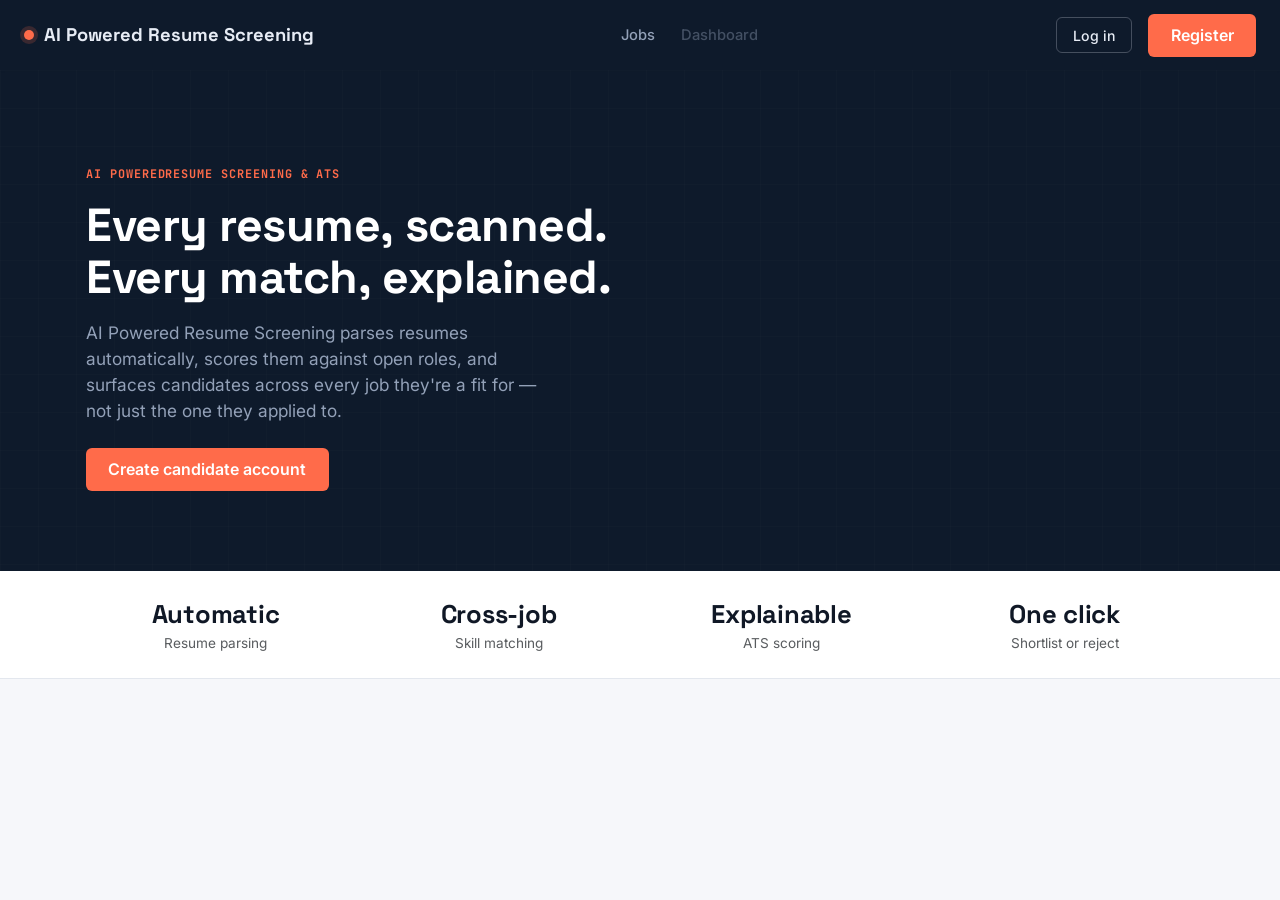
==== frontend/index.html @ 10598183 "AI Powered Resume Screening System" ====
<!DOCTYPE html>
<html lang="en">
<head>
<meta charset="UTF-8">
<meta name="viewport" content="width=device-width, initial-scale=1.0">
<title>AI Powered Resume Screening &amp; Applicant Tracking</title>
<link rel="preconnect" href="https://fonts.googleapis.com">
<link href="https://fonts.googleapis.com/css2?family=Space+Grotesk:wght@500;700&family=Inter:wght@400;500;600;700&family=JetBrains+Mono:wght@500;700&display=swap" rel="stylesheet">
<link href="https://cdn.jsdelivr.net/npm/bootstrap@5.3.3/dist/css/bootstrap.min.css" rel="stylesheet">
<link rel="stylesheet" href="https://cdnjs.cloudflare.com/ajax/libs/font-awesome/6.5.2/css/all.min.css">
<link rel="stylesheet" href="css/style.css">
</head>
<body>

<div id="os-navbar-mount"></div>

<!-- Hero -->
<section class="hero" style="background: var(--ink); color: var(--text-on-ink); position: relative; overflow: hidden;">
  <div class="grid-bg" style="position:absolute; inset:0; opacity:0.25; background-image: linear-gradient(rgba(255,255,255,0.05) 1px, transparent 1px), linear-gradient(90deg, rgba(255,255,255,0.05) 1px, transparent 1px); background-size: 38px 38px;"></div>
  <div class="container position-relative" style="padding: 6rem 1rem 5rem;">
    <div class="row align-items-center g-5">
      <div class="col-lg-6">
        <div class="section-eyebrow mb-3">AI POWEREDRESUME SCREENING &amp; ATS</div>
        <h1 class="font-display" style="font-size: 2.9rem; font-weight: 700; line-height: 1.12; color: #fff;">
          Every resume, scanned.<br>Every match, explained.
        </h1>
        <p class="mt-3" style="color: var(--text-on-ink-muted); font-size: 1.08rem; max-width: 480px;">
          AI Powered Resume Screening parses resumes automatically, scores them against open roles, and surfaces candidates across every job they're a fit for — not just the one they applied to.
        </p>
        <div class="d-flex gap-3 mt-4 flex-wrap">
          <a href="register.html" class="btn-os-primary">Create candidate account</a>
        </div>
      </div>
      <div class="col-lg-6">
          </div>
        </div>
      </div>
    </div>
  </div>
</section>

<!-- Stats strip -->
<section style="background: var(--surface); border-bottom: 1px solid var(--line);">
  <div class="container py-4">
    <div class="row text-center g-3">
      <div class="col-6 col-md-3">
        <div class="font-display" style="font-size: 1.6rem; font-weight:700;">Automatic</div>
        <div class="text-muted" style="font-size: 0.85rem;">Resume parsing</div>
      </div>
      <div class="col-6 col-md-3">
        <div class="font-display" style="font-size: 1.6rem; font-weight:700;">Cross-job</div>
        <div class="text-muted" style="font-size: 0.85rem;">Skill matching</div>
      </div>
      <div class="col-6 col-md-3">
        <div class="font-display" style="font-size: 1.6rem; font-weight:700;">Explainable</div>
        <div class="text-muted" style="font-size: 0.85rem;">ATS scoring</div>
      </div>
      <div class="col-6 col-md-3">
        <div class="font-display" style="font-size: 1.6rem; font-weight:700;">One click</div>
        <div class="text-muted" style="font-size: 0.85rem;">Shortlist or reject</div>
      </div>
    </div>
  </div>
</section>

<!-- How it works -->
<!-- <section id="about" class="py-5" style="padding-top: 5rem !important; padding-bottom: 5rem !important;">
  <div class="container">
    <div class="text-center mb-5">
      <div class="section-eyebrow">HOW IT WORKS</div>
      <h2 class="font-display mt-2" style="font-weight:700;">From upload to shortlist, automatically</h2>
    </div>
    <div class="row g-4">
      <div class="col-md-4">
        <div class="os-card h-100">
          <div class="mono" style="color: var(--signal); font-weight:700; font-size:0.85rem;">01</div>
          <h5 class="mt-2">Upload &amp; parse</h5>
          <p class="text-muted mb-0" style="font-size: 0.92rem;">Candidates upload a PDF resume. We extract skills, education, experience, and projects automatically.</p>
        </div>
      </div>
      <div class="col-md-4">
        <div class="os-card h-100">
          <div class="mono" style="color: var(--signal); font-weight:700; font-size:0.85rem;">02</div>
          <h5 class="mt-2">Score &amp; match</h5>
          <p class="text-muted mb-0" style="font-size: 0.92rem;">Every resume gets an ATS score, and is matched against every open role — not just the one applied to.</p>
        </div>
      </div>
      <div class="col-md-4">
        <div class="os-card h-100">
          <div class="mono" style="color: var(--signal); font-weight:700; font-size:0.85rem;">03</div>
          <h5 class="mt-2">Review &amp; decide</h5>
          <p class="text-muted mb-0" style="font-size: 0.92rem;">Recruiters see ranked candidates per job, with matched and missing skills called out clearly.</p>
        </div>
      </div>
    </div>
  </div>
</section> -->

<!-- Open jobs preview -->
<!-- <section style="background: var(--surface); border-top: 1px solid var(--line); border-bottom: 1px solid var(--line); padding: 4rem 0;">
  <div class="container">
    <div class="d-flex justify-content-between align-items-end mb-4 flex-wrap gap-2">
      <div>
        <div class="section-eyebrow">OPEN ROLES</div>
        <h2 class="font-display mt-1" style="font-weight:700;">Currently hiring</h2>
      </div>
      <a href="jobs.html" class="btn-os-outline">View all jobs</a>
    </div>
    <div class="row g-3" id="jobsPreview">
      <div class="col-12 text-muted">Loading open roles…</div>
    </div>
  </div>
</section> -->

<!-- Contact -->
<!-- <section id="contact" class="py-5">
  <div class="container">
    <div class="row g-4 align-items-center">
      <div class="col-lg-7">
        <div class="section-eyebrow">CONTACT</div>
        <h2 class="font-display mt-2" style="font-weight:700;">Questions about a role or your application?</h2>
        <p class="text-muted">Reach out to the OctoSafes recruitment team and we'll get back to you within two business days.</p>
      </div>
      <div class="col-lg-5">
        <div class="os-card">
          <div class="mb-2"><i class="fa-regular fa-envelope me-2" style="color: var(--signal);"></i> careers@octosafes.example</div>
          <div class="mb-2"><i class="fa-solid fa-location-dot me-2" style="color: var(--signal);"></i> Montréal, Québec, Canada</div>
          <div><i class="fa-brands fa-linkedin me-2" style="color: var(--signal);"></i> linkedin.com/company/octosafes</div>
        </div>
      </div>
    </div>
  </div>
</section>

<footer style="background: var(--ink); color: var(--text-on-ink-muted); padding: 1.6rem 0; font-size: 0.85rem;">
  <div class="container d-flex justify-content-between flex-wrap gap-2">
    <span>© 2026 AI Powered Resume Screening. Built for demonstration purposes.</span>
    <span class="mono">v1.0.0</span>
  </div>
</footer> -->

<script src="https://cdn.jsdelivr.net/npm/bootstrap@5.3.3/dist/js/bootstrap.bundle.min.js"></script>
<script src="js/api.js"></script>
<script src="js/ui.js"></script>
<script>
  window.__navActive = "";

  renderAtsGauge(document.getElementById("heroGauge"), 88, { size: "sm" });

  async function loadJobsPreview() {
    const mount = document.getElementById("jobsPreview");
    try {
      const jobs = await Api.listJobs("?page=1&page_size=3");
      if (!jobs.length) {
        mount.innerHTML = `<div class="col-12 text-muted">No open roles right now — check back soon.</div>`;
        return;
      }
      mount.innerHTML = jobs.map(j => `
        <div class="col-md-4">
          <div class="os-card h-100 d-flex flex-column">
            <h5 class="mb-1">${j.title}</h5>
            <div class="text-muted mb-2" style="font-size:0.85rem;"><i class="fa-regular fa-building me-1"></i>${j.company} · <i class="fa-solid fa-location-dot me-1"></i>${j.location || "Remote"}</div>
            <div class="mb-3">${(j.required_skills || []).slice(0,4).map(s => `<span class="skill-pill muted">${s}</span>`).join("")}</div>
            <a href="jobs.html?job=${j.id}" class="btn-os-outline mt-auto align-self-start">View role</a>
          </div>
        </div>
      `).join("");
    } catch (e) {
      mount.innerHTML = `<div class="col-12 text-muted">Couldn't load open roles right now.</div>`;
    }
  }
  loadJobsPreview();
</script>
</body>
</html>
---- frontend/css/style.css ----
/* ==========================================================================
   AI Powered Resume Screening — Design System
   --------------------------------------------------------------------------
   Concept: a "security scan console" rather than generic glassmorphism.
   The signature element is the radial ATS Score gauge (radar/scan styling)
   that recurs on the candidate dashboard, profile, and admin candidate
   views — tying "resume screening" to the client's cybersecurity identity.

   Type system: Space Grotesk (display, technical character) for headings,
   Inter for body/UI text, JetBrains Mono for scores/data readouts.
   ========================================================================== */

:root {
  /* Color */
  --ink: #0E1A2B;        /* near-black navy — nav, dark panels, footer */
  --ink-soft: #16263D;   /* lighter navy for panels on ink */
  --paper: #F6F7FA;      /* app background */
  --surface: #FFFFFF;    /* card surface */
  --line: #E3E7EE;       /* hairline borders */
  --line-strong: #CBD2DF;
  --text: #101826;
  --text-muted: #5B6472;
  --text-on-ink: #E7ECF5;
  --text-on-ink-muted: #93A1B8;

  --signal: #FF6B4A;     /* primary accent — CTAs, signature scan ring */
  --signal-dark: #E0532F;
  --teal: #157A75;       /* secondary accent — success, links */
  --teal-light: #E3F3F1;
  --amber: #C98A12;      /* warning */
  --amber-light: #FBF1DE;
  --red: #C9402F;        /* danger/reject */
  --red-light: #FBEAE7;

  /* Type */
  --font-display: 'Space Grotesk', 'Segoe UI', sans-serif;
  --font-body: 'Inter', 'Segoe UI', sans-serif;
  --font-mono: 'JetBrains Mono', 'Courier New', monospace;

  /* Layout */
  --radius-sm: 6px;
  --radius-md: 10px;
  --radius-lg: 16px;
  --shadow-sm: 0 1px 2px rgba(14, 26, 43, 0.06);
  --shadow-md: 0 6px 20px rgba(14, 26, 43, 0.08);
  --sidebar-w: 248px;
}

* { box-sizing: border-box; }

html { scroll-behavior: smooth; }

body {
  font-family: var(--font-body);
  background: var(--paper);
  color: var(--text);
  margin: 0;
  -webkit-font-smoothing: antialiased;
}

h1, h2, h3, h4, .font-display {
  font-family: var(--font-display);
  letter-spacing: -0.01em;
  color: var(--text);
}

a { color: var(--teal); text-decoration: none; }
a:hover { color: var(--signal); }

:focus-visible {
  outline: 2px solid var(--signal);
  outline-offset: 2px;
}

@media (prefers-reduced-motion: reduce) {
  *, *::before, *::after { animation-duration: 0.001ms !important; transition-duration: 0.001ms !important; }
}

.mono { font-family: var(--font-mono); }

/* ---------- Top Navbar ---------- */
.os-navbar {
  background: var(--ink);
  padding: 0.85rem 1.5rem;
  display: flex;
  align-items: center;
  justify-content: space-between;
  position: sticky;
  top: 0;
  z-index: 1000;
  box-shadow: var(--shadow-sm);
}
.os-navbar .brand {
  display: flex;
  align-items: center;
  gap: 0.6rem;
  font-family: var(--font-display);
  font-weight: 700;
  font-size: 1.15rem;
  color: var(--text-on-ink);
}
.os-navbar .brand .dot {
  width: 10px; height: 10px; border-radius: 50%;
  background: var(--signal);
  box-shadow: 0 0 0 4px rgba(255,107,74,0.18);
}
.os-navbar .brand .sub { color: var(--text-on-ink-muted); font-weight: 400; font-size: 0.78rem; font-family: var(--font-mono); }

.os-navlinks { display: flex; align-items: center; gap: 1.6rem; }
.os-navlinks a {
  color: var(--text-on-ink-muted);
  font-size: 0.92rem;
  font-weight: 500;
}
.os-navlinks a:hover, .os-navlinks a.active { color: var(--text-on-ink); }
.os-navlinks a.disabled { opacity: 0.4; pointer-events: none; }

.os-navbar .btn-ghost-light {
  color: var(--text-on-ink);
  border: 1px solid rgba(231,236,245,0.25);
  background: transparent;
  padding: 0.4rem 1rem;
  border-radius: var(--radius-sm);
  font-size: 0.88rem;
  font-weight: 500;
}
.os-navbar .btn-ghost-light:hover { border-color: var(--signal); color: var(--signal); }

.os-avatar {
  width: 38px; height: 38px; border-radius: 50%;
  background: var(--signal);
  color: #fff;
  display: flex; align-items: center; justify-content: center;
  font-family: var(--font-display); font-weight: 700; font-size: 1rem;
  cursor: pointer;
  border: 2px solid rgba(255,107,74,0.3);
}

/* ---------- Buttons ---------- */
.btn-os-primary {
  background: var(--signal);
  border: none;
  color: #fff;
  font-weight: 600;
  padding: 0.6rem 1.4rem;
  border-radius: var(--radius-sm);
  transition: background 0.15s ease, transform 0.1s ease;
}
.btn-os-primary:hover { background: var(--signal-dark); color: #fff; transform: translateY(-1px); }
.btn-os-outline {
  background: transparent;
  border: 1.5px solid var(--line-strong);
  color: var(--text);
  font-weight: 600;
  padding: 0.55rem 1.3rem;
  border-radius: var(--radius-sm);
}
.btn-os-outline:hover { border-color: var(--ink); }
.btn-os-teal { background: var(--teal); color: #fff; border: none; font-weight: 600; border-radius: var(--radius-sm); padding: 0.5rem 1.1rem; }
.btn-os-teal:hover { background: #11625E; color: #fff; }
.btn-os-danger-outline { background: transparent; border: 1.5px solid var(--red); color: var(--red); font-weight: 600; border-radius: var(--radius-sm); padding: 0.5rem 1.1rem; }
.btn-os-danger-outline:hover { background: var(--red-light); }

/* ---------- Cards ---------- */
.os-card {
  background: var(--surface);
  border: 1px solid var(--line);
  border-radius: var(--radius-md);
  padding: 1.5rem;
}
.os-card-flush { background: var(--surface); border: 1px solid var(--line); border-radius: var(--radius-md); overflow: hidden; }

.stat-card {
  background: var(--surface);
  border: 1px solid var(--line);
  border-radius: var(--radius-md);
  padding: 1.25rem 1.4rem;
}
.stat-card .stat-label { font-size: 0.78rem; color: var(--text-muted); text-transform: uppercase; letter-spacing: 0.04em; font-weight: 600; }
.stat-card .stat-value { font-family: var(--font-display); font-size: 2rem; font-weight: 700; margin-top: 0.2rem; }
.stat-card .stat-icon {
  width: 38px; height: 38px; border-radius: 9px;
  display: flex; align-items: center; justify-content: center;
  font-size: 1rem;
}

/* ---------- Tags / Pills ---------- */
.skill-pill {
  display: inline-block;
  background: var(--teal-light);
  color: var(--teal);
  font-size: 0.78rem;
  font-weight: 600;
  padding: 0.22rem 0.65rem;
  border-radius: 999px;
  margin: 0.15rem 0.25rem 0.15rem 0;
}
.skill-pill.missing { background: var(--red-light); color: var(--red); }
.skill-pill.muted { background: #EEF1F5; color: var(--text-muted); }

.status-pill {
  display: inline-flex; align-items: center; gap: 0.35rem;
  font-size: 0.76rem; font-weight: 700; text-transform: uppercase; letter-spacing: 0.03em;
  padding: 0.28rem 0.7rem; border-radius: 999px;
}
.status-applied { background: #EEF1F5; color: #4B5566; }
.status-shortlisted { background: var(--teal-light); color: var(--teal); }
.status-interview_scheduled { background: var(--amber-light); color: var(--amber); }
.status-selected { background: #E2F6E7; color: #1F8A4C; }
.status-offer_released { background: #E2F6E7; color: #1F8A4C; }
.status-joined { background: var(--ink); color: var(--text-on-ink); }
.status-rejected { background: var(--red-light); color: var(--red); }

/* ---------- ATS Score Gauge (signature element) ---------- */
.ats-gauge { position: relative; width: 132px; height: 132px; }
.ats-gauge svg { transform: rotate(-90deg); }
.ats-gauge .track { fill: none; stroke: var(--line); stroke-width: 9; }
.ats-gauge .fill { fill: none; stroke: var(--signal); stroke-width: 9; stroke-linecap: round; transition: stroke-dashoffset 0.8s ease; }
.ats-gauge .readout {
  position: absolute; inset: 0; display: flex; flex-direction: column; align-items: center; justify-content: center;
}
.ats-gauge .readout .score { font-family: var(--font-mono); font-size: 1.7rem; font-weight: 700; color: var(--text); line-height: 1; }
.ats-gauge .readout .label { font-family: var(--font-mono); font-size: 0.62rem; color: var(--text-muted); letter-spacing: 0.06em; margin-top: 0.2rem; }
.ats-gauge.sm { width: 64px; height: 64px; }
.ats-gauge.sm .readout .score { font-size: 0.95rem; }
.ats-gauge.sm .readout .label { display: none; }

/* ---------- App Shell (sidebar layouts for dashboards) ---------- */
.app-shell { display: flex; min-height: calc(100vh - 64px); }
.app-sidebar {
  width: var(--sidebar-w);
  background: var(--ink);
  flex-shrink: 0;
  padding: 1.5rem 1rem;
}
.app-sidebar .nav-section-label {
  color: var(--text-on-ink-muted); font-size: 0.7rem; text-transform: uppercase; letter-spacing: 0.08em;
  font-weight: 700; margin: 1.2rem 0.6rem 0.5rem;
}
.app-sidebar a.nav-link {
  display: flex; align-items: center; gap: 0.7rem;
  color: var(--text-on-ink-muted);
  padding: 0.6rem 0.7rem;
  border-radius: var(--radius-sm);
  font-size: 0.9rem; font-weight: 500;
  margin-bottom: 0.1rem;
}
.app-sidebar a.nav-link i { width: 18px; text-align: center; }
.app-sidebar a.nav-link:hover { background: var(--ink-soft); color: var(--text-on-ink); }
.app-sidebar a.nav-link.active { background: rgba(255,107,74,0.14); color: var(--signal); }
.app-main { flex: 1; padding: 2rem; max-width: 100%; overflow-x: hidden; }

@media (max-width: 900px) {
  .app-shell { flex-direction: column; }
  .app-sidebar { width: 100%; padding: 0.75rem; display: flex; overflow-x: auto; gap: 0.3rem; }
  .app-sidebar .nav-section-label { display: none; }
  .app-sidebar a.nav-link { white-space: nowrap; }
  .app-main { padding: 1.2rem; }
}

/* ---------- Auth split layout ---------- */
.auth-shell { min-height: 100vh; display: flex; }
.auth-side {
  flex: 1.1;
  background: var(--ink);
  color: var(--text-on-ink);
  display: flex; flex-direction: column; justify-content: center;
  padding: 4rem;
  position: relative;
  overflow: hidden;
}
.auth-side .scan-line {
  position: absolute; left: 0; right: 0; height: 1px;
  background: linear-gradient(90deg, transparent, rgba(255,107,74,0.6), transparent);
  animation: scan-move 5s linear infinite;
}
@keyframes scan-move { 0% { top: 0%; } 100% { top: 100%; } }
.auth-side .grid-bg {
  position: absolute; inset: 0; opacity: 0.35;
  background-image:
    linear-gradient(rgba(255,255,255,0.04) 1px, transparent 1px),
    linear-gradient(90deg, rgba(255,255,255,0.04) 1px, transparent 1px);
  background-size: 36px 36px;
}
.auth-form-side { flex: 1; display: flex; align-items: center; justify-content: center; padding: 2.5rem; background: var(--paper); }
.auth-form-card { width: 100%; max-width: 440px; }

@media (max-width: 880px) {
  .auth-shell { flex-direction: column; }
  .auth-side { padding: 2.5rem; min-height: 220px; }
}

/* ---------- Forms ---------- */
.form-label { font-weight: 600; font-size: 0.86rem; color: var(--text); margin-bottom: 0.3rem; }
.form-control, .form-select {
  border: 1.5px solid var(--line-strong);
  border-radius: var(--radius-sm);
  padding: 0.55rem 0.8rem;
  font-size: 0.92rem;
}
.form-control:focus, .form-select:focus {
  border-color: var(--signal);
  box-shadow: 0 0 0 3px rgba(255,107,74,0.12);
}
.password-strength-bar { height: 4px; border-radius: 2px; background: var(--line); overflow: hidden; margin-top: 0.4rem; }
.password-strength-bar .fill { height: 100%; width: 0%; transition: width 0.2s ease, background 0.2s ease; }

/* ---------- Tables ---------- */
.os-table { width: 100%; border-collapse: collapse; }
.os-table thead th {
  text-align: left; font-size: 0.74rem; text-transform: uppercase; letter-spacing: 0.04em;
  color: var(--text-muted); font-weight: 700; padding: 0.7rem 1rem; background: #FAFBFC;
  border-bottom: 1px solid var(--line);
}
.os-table tbody td { padding: 0.85rem 1rem; border-bottom: 1px solid var(--line); font-size: 0.88rem; vertical-align: middle; }
.os-table tbody tr:hover { background: #FAFBFD; }
.os-table tbody tr:last-child td { border-bottom: none; }

/* ---------- Toasts ---------- */
.toast-stack { position: fixed; top: 1.2rem; right: 1.2rem; z-index: 2000; display: flex; flex-direction: column; gap: 0.5rem; }
.os-toast {
  background: var(--ink); color: var(--text-on-ink);
  padding: 0.8rem 1.1rem; border-radius: var(--radius-sm);
  font-size: 0.88rem; min-width: 260px; box-shadow: var(--shadow-md);
  border-left: 3px solid var(--signal);
  animation: toast-in 0.2s ease;
}
.os-toast.success { border-left-color: var(--teal); }
.os-toast.error { border-left-color: var(--red); }
@keyframes toast-in { from { opacity: 0; transform: translateX(20px); } to { opacity: 1; transform: translateX(0); } }

/* ---------- Misc ---------- */
.empty-state { text-align: center; padding: 3rem 1.5rem; color: var(--text-muted); }
.empty-state i { font-size: 2.2rem; color: var(--line-strong); margin-bottom: 0.8rem; display: block; }
.section-eyebrow {
  font-family: var(--font-mono); font-size: 0.74rem; color: var(--signal);
  text-transform: uppercase; letter-spacing: 0.08em; font-weight: 700;
}
.divider-line { height: 1px; background: var(--line); border: none; margin: 1.5rem 0; }
.skeleton { background: linear-gradient(90deg, #EEF1F5 25%, #F7F8FA 37%, #EEF1F5 63%); background-size: 400% 100%; animation: skeleton-loading 1.4s ease infinite; border-radius: var(--radius-sm); }
@keyframes skeleton-loading { 0% { background-position: 100% 50%; } 100% { background-position: 0 50%; } }
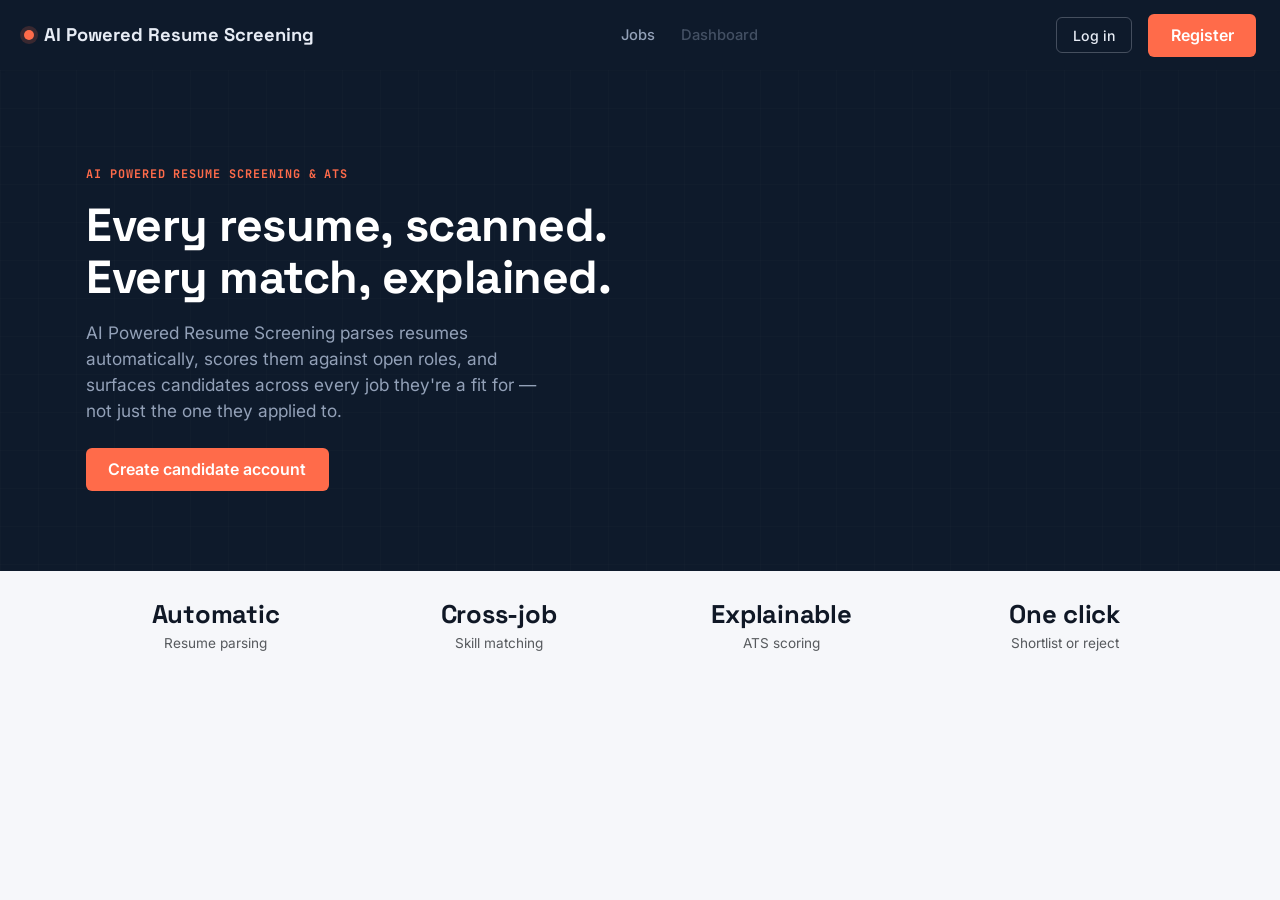
==== commit c1d11fb2: "Fixed Some Issues" ====
--- a/frontend/index.html
+++ b/frontend/index.html
@@ -20,7 +20,7 @@
   <div class="container position-relative" style="padding: 6rem 1rem 5rem;">
     <div class="row align-items-center g-5">
       <div class="col-lg-6">
-        <div class="section-eyebrow mb-3">AI POWEREDRESUME SCREENING &amp; ATS</div>
+        <div class="section-eyebrow mb-3">AI POWERED RESUME SCREENING &amp; ATS</div>
         <h1 class="font-display" style="font-size: 2.9rem; font-weight: 700; line-height: 1.12; color: #fff;">
           Every resume, scanned.<br>Every match, explained.
         </h1>
@@ -40,7 +40,7 @@
 </section>
 
 <!-- Stats strip -->
-<section style="background: var(--surface); border-bottom: 1px solid var(--line);">
+<!-- <section style="background: var(--surface); border-bottom: 1px solid var(--line);"> -->
   <div class="container py-4">
     <div class="row text-center g-3">
       <div class="col-6 col-md-3">
@@ -62,83 +62,6 @@
     </div>
   </div>
 </section>
-
-<!-- How it works -->
-<!-- <section id="about" class="py-5" style="padding-top: 5rem !important; padding-bottom: 5rem !important;">
-  <div class="container">
-    <div class="text-center mb-5">
-      <div class="section-eyebrow">HOW IT WORKS</div>
-      <h2 class="font-display mt-2" style="font-weight:700;">From upload to shortlist, automatically</h2>
-    </div>
-    <div class="row g-4">
-      <div class="col-md-4">
-        <div class="os-card h-100">
-          <div class="mono" style="color: var(--signal); font-weight:700; font-size:0.85rem;">01</div>
-          <h5 class="mt-2">Upload &amp; parse</h5>
-          <p class="text-muted mb-0" style="font-size: 0.92rem;">Candidates upload a PDF resume. We extract skills, education, experience, and projects automatically.</p>
-        </div>
-      </div>
-      <div class="col-md-4">
-        <div class="os-card h-100">
-          <div class="mono" style="color: var(--signal); font-weight:700; font-size:0.85rem;">02</div>
-          <h5 class="mt-2">Score &amp; match</h5>
-          <p class="text-muted mb-0" style="font-size: 0.92rem;">Every resume gets an ATS score, and is matched against every open role — not just the one applied to.</p>
-        </div>
-      </div>
-      <div class="col-md-4">
-        <div class="os-card h-100">
-          <div class="mono" style="color: var(--signal); font-weight:700; font-size:0.85rem;">03</div>
-          <h5 class="mt-2">Review &amp; decide</h5>
-          <p class="text-muted mb-0" style="font-size: 0.92rem;">Recruiters see ranked candidates per job, with matched and missing skills called out clearly.</p>
-        </div>
-      </div>
-    </div>
-  </div>
-</section> -->
-
-<!-- Open jobs preview -->
-<!-- <section style="background: var(--surface); border-top: 1px solid var(--line); border-bottom: 1px solid var(--line); padding: 4rem 0;">
-  <div class="container">
-    <div class="d-flex justify-content-between align-items-end mb-4 flex-wrap gap-2">
-      <div>
-        <div class="section-eyebrow">OPEN ROLES</div>
-        <h2 class="font-display mt-1" style="font-weight:700;">Currently hiring</h2>
-      </div>
-      <a href="jobs.html" class="btn-os-outline">View all jobs</a>
-    </div>
-    <div class="row g-3" id="jobsPreview">
-      <div class="col-12 text-muted">Loading open roles…</div>
-    </div>
-  </div>
-</section> -->
-
-<!-- Contact -->
-<!-- <section id="contact" class="py-5">
-  <div class="container">
-    <div class="row g-4 align-items-center">
-      <div class="col-lg-7">
-        <div class="section-eyebrow">CONTACT</div>
-        <h2 class="font-display mt-2" style="font-weight:700;">Questions about a role or your application?</h2>
-        <p class="text-muted">Reach out to the OctoSafes recruitment team and we'll get back to you within two business days.</p>
-      </div>
-      <div class="col-lg-5">
-        <div class="os-card">
-          <div class="mb-2"><i class="fa-regular fa-envelope me-2" style="color: var(--signal);"></i> careers@octosafes.example</div>
-          <div class="mb-2"><i class="fa-solid fa-location-dot me-2" style="color: var(--signal);"></i> Montréal, Québec, Canada</div>
-          <div><i class="fa-brands fa-linkedin me-2" style="color: var(--signal);"></i> linkedin.com/company/octosafes</div>
-        </div>
-      </div>
-    </div>
-  </div>
-</section>
-
-<footer style="background: var(--ink); color: var(--text-on-ink-muted); padding: 1.6rem 0; font-size: 0.85rem;">
-  <div class="container d-flex justify-content-between flex-wrap gap-2">
-    <span>© 2026 AI Powered Resume Screening. Built for demonstration purposes.</span>
-    <span class="mono">v1.0.0</span>
-  </div>
-</footer> -->
-
 <script src="https://cdn.jsdelivr.net/npm/bootstrap@5.3.3/dist/js/bootstrap.bundle.min.js"></script>
 <script src="js/api.js"></script>
 <script src="js/ui.js"></script>
